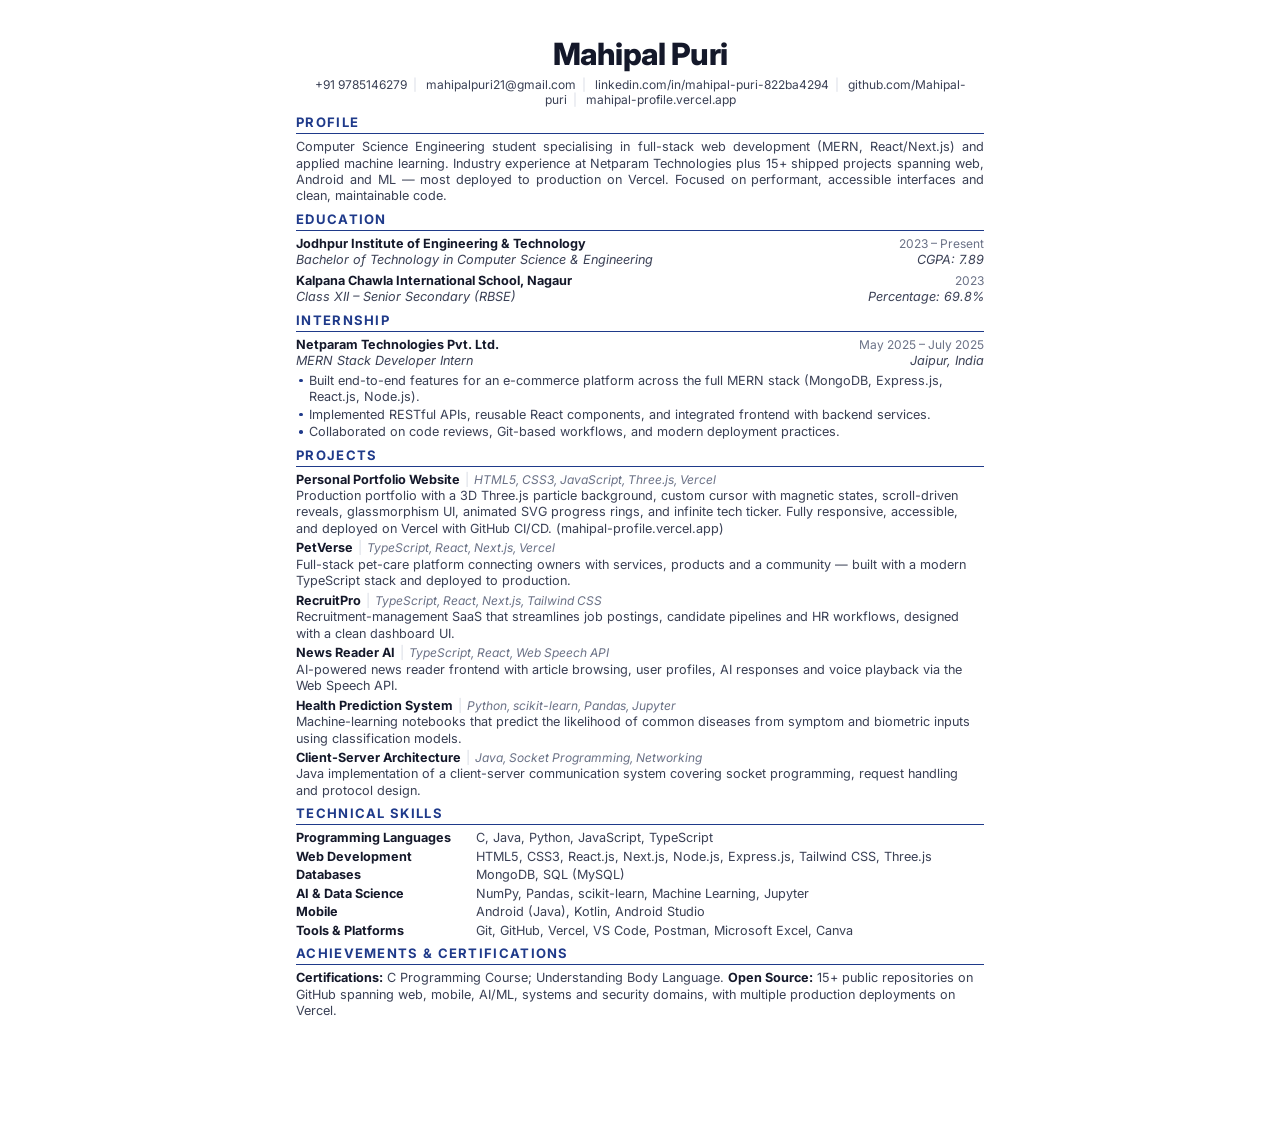
==== resume.html @ e619ebc1 "Add updated resume reflecting new portfolio and project work - Mahipal_Puri_Resume.pdf: one-page PDF" ====
<!DOCTYPE html>
<html lang="en">
<head>
<meta charset="UTF-8" />
<title>Mahipal Puri — Resume</title>
<link rel="preconnect" href="https://fonts.googleapis.com" />
<link rel="preconnect" href="https://fonts.gstatic.com" crossorigin />
<link href="https://fonts.googleapis.com/css2?family=Inter:wght@400;500;600;700;800&display=swap" rel="stylesheet" />
<style>
  :root {
    --ink: #14182a;
    --ink-soft: #3a4055;
    --ink-mute: #6a7186;
    --rule: #d8dce5;
    --accent: #1f3a8a;
    --accent-soft: #eef2ff;
  }
  * { box-sizing: border-box; margin: 0; padding: 0; }
  html, body {
    font-family: 'Inter', -apple-system, BlinkMacSystemFont, 'Segoe UI', Arial, sans-serif;
    color: var(--ink);
    background: #fff;
    font-size: 9.5pt;
    line-height: 1.3;
    -webkit-print-color-adjust: exact;
            print-color-adjust: exact;
  }
  .page {
    width: 210mm;
    min-height: 297mm;
    padding: 9mm 14mm 6mm;
    margin: 0 auto;
    background: #fff;
  }

  /* Header */
  .name {
    font-size: 23pt;
    font-weight: 800;
    letter-spacing: -0.5px;
    text-align: center;
    color: var(--ink);
  }
  .contact {
    margin-top: 3px;
    text-align: center;
    font-size: 9pt;
    color: var(--ink-soft);
  }
  .contact a { color: var(--ink-soft); text-decoration: none; }
  .contact .sep { margin: 0 6px; color: var(--rule); }

  /* Section header */
  .section { margin-top: 6px; }
  .section-h {
    font-size: 9.8pt;
    font-weight: 700;
    letter-spacing: 1.3px;
    text-transform: uppercase;
    color: var(--accent);
    border-bottom: 1.2px solid var(--accent);
    padding-bottom: 2px;
    margin-bottom: 5px;
  }

  /* Profile */
  .profile { color: var(--ink-soft); text-align: justify; }

  /* Education / Internship rows */
  .row {
    display: flex;
    justify-content: space-between;
    align-items: baseline;
    gap: 12px;
  }
  .row .left { font-weight: 700; color: var(--ink); }
  .row .right { color: var(--ink-mute); font-size: 9pt; white-space: nowrap; }
  .row-sub {
    display: flex;
    justify-content: space-between;
    color: var(--ink-soft);
    font-style: italic;
    font-size: 9.5pt;
    margin-top: 0;
  }
  .block + .block { margin-top: 4px; }

  /* Internship bullets */
  ul.bullets { list-style: none; margin-top: 3px; }
  ul.bullets li {
    position: relative;
    padding-left: 13px;
    color: var(--ink-soft);
    margin-bottom: 1px;
  }
  ul.bullets li::before {
    content: "";
    position: absolute;
    left: 3px; top: 6px;
    width: 3.5px; height: 3.5px;
    border-radius: 50%;
    background: var(--accent);
  }

  /* Projects */
  .project { margin-bottom: 3px; }
  .project-h {
    display: flex;
    align-items: baseline;
    gap: 5px;
    flex-wrap: wrap;
  }
  .project-name { font-weight: 700; color: var(--ink); }
  .project-stack {
    font-style: italic;
    color: var(--ink-mute);
    font-size: 9pt;
  }
  .project-pipe { color: var(--rule); }
  .project-desc {
    color: var(--ink-soft);
    margin-top: 0;
    padding-left: 0;
    font-size: 9.5pt;
  }

  /* Skills */
  .skills-grid {
    display: grid;
    grid-template-columns: 170px 1fr;
    row-gap: 2px;
    column-gap: 10px;
    font-size: 9.5pt;
  }
  .skills-grid .k {
    font-weight: 700;
    color: var(--ink);
  }
  .skills-grid .v { color: var(--ink-soft); }

  /* Achievements */
  .ach-row { color: var(--ink-soft); margin-bottom: 1px; font-size: 9.5pt; }
  .ach-row b { color: var(--ink); }

  /* Print rules */
  @page {
    size: A4;
    margin: 0;
  }
  @media print {
    body { background: #fff; }
    .page { box-shadow: none; padding: 14mm 16mm 12mm; }
  }
</style>
</head>
<body>
<div class="page">

  <!-- ============ HEADER ============ -->
  <h1 class="name">Mahipal Puri</h1>
  <div class="contact">
    +91 9785146279<span class="sep">|</span>
    mahipalpuri21@gmail.com<span class="sep">|</span>
    linkedin.com/in/mahipal-puri-822ba4294<span class="sep">|</span>
    github.com/Mahipal-puri<span class="sep">|</span>
    mahipal-profile.vercel.app
  </div>

  <!-- ============ PROFILE ============ -->
  <div class="section">
    <div class="section-h">Profile</div>
    <p class="profile">
      Computer Science Engineering student specialising in full-stack web development (MERN, React/Next.js) and
      applied machine learning. Industry experience at Netparam Technologies plus 15+ shipped projects spanning
      web, Android and ML — most deployed to production on Vercel. Focused on performant, accessible interfaces
      and clean, maintainable code.
    </p>
  </div>

  <!-- ============ EDUCATION ============ -->
  <div class="section">
    <div class="section-h">Education</div>

    <div class="block">
      <div class="row">
        <span class="left">Jodhpur Institute of Engineering &amp; Technology</span>
        <span class="right">2023 – Present</span>
      </div>
      <div class="row-sub">
        <span>Bachelor of Technology in Computer Science &amp; Engineering</span>
        <span>CGPA: 7.89</span>
      </div>
    </div>

    <div class="block">
      <div class="row">
        <span class="left">Kalpana Chawla International School, Nagaur</span>
        <span class="right">2023</span>
      </div>
      <div class="row-sub">
        <span>Class XII – Senior Secondary (RBSE)</span>
        <span>Percentage: 69.8%</span>
      </div>
    </div>
  </div>

  <!-- ============ INTERNSHIP ============ -->
  <div class="section">
    <div class="section-h">Internship</div>
    <div class="row">
      <span class="left">Netparam Technologies Pvt. Ltd.</span>
      <span class="right">May 2025 – July 2025</span>
    </div>
    <div class="row-sub">
      <span>MERN Stack Developer Intern</span>
      <span>Jaipur, India</span>
    </div>
    <ul class="bullets">
      <li>Built end-to-end features for an e-commerce platform across the full MERN stack (MongoDB, Express.js, React.js, Node.js).</li>
      <li>Implemented RESTful APIs, reusable React components, and integrated frontend with backend services.</li>
      <li>Collaborated on code reviews, Git-based workflows, and modern deployment practices.</li>
    </ul>
  </div>

  <!-- ============ PROJECTS ============ -->
  <div class="section">
    <div class="section-h">Projects</div>

    <div class="project">
      <div class="project-h">
        <span class="project-name">Personal Portfolio Website</span>
        <span class="project-pipe">|</span>
        <span class="project-stack">HTML5, CSS3, JavaScript, Three.js, Vercel</span>
      </div>
      <p class="project-desc">Production portfolio with a 3D Three.js particle background, custom cursor with magnetic states, scroll-driven reveals, glassmorphism UI, animated SVG progress rings, and infinite tech ticker. Fully responsive, accessible, and deployed on Vercel with GitHub CI/CD. (mahipal-profile.vercel.app)</p>
    </div>

    <div class="project">
      <div class="project-h">
        <span class="project-name">PetVerse</span>
        <span class="project-pipe">|</span>
        <span class="project-stack">TypeScript, React, Next.js, Vercel</span>
      </div>
      <p class="project-desc">Full-stack pet-care platform connecting owners with services, products and a community — built with a modern TypeScript stack and deployed to production.</p>
    </div>

    <div class="project">
      <div class="project-h">
        <span class="project-name">RecruitPro</span>
        <span class="project-pipe">|</span>
        <span class="project-stack">TypeScript, React, Next.js, Tailwind CSS</span>
      </div>
      <p class="project-desc">Recruitment-management SaaS that streamlines job postings, candidate pipelines and HR workflows, designed with a clean dashboard UI.</p>
    </div>

    <div class="project">
      <div class="project-h">
        <span class="project-name">News Reader AI</span>
        <span class="project-pipe">|</span>
        <span class="project-stack">TypeScript, React, Web Speech API</span>
      </div>
      <p class="project-desc">AI-powered news reader frontend with article browsing, user profiles, AI responses and voice playback via the Web Speech API.</p>
    </div>

    <div class="project">
      <div class="project-h">
        <span class="project-name">Health Prediction System</span>
        <span class="project-pipe">|</span>
        <span class="project-stack">Python, scikit-learn, Pandas, Jupyter</span>
      </div>
      <p class="project-desc">Machine-learning notebooks that predict the likelihood of common diseases from symptom and biometric inputs using classification models.</p>
    </div>

    <div class="project">
      <div class="project-h">
        <span class="project-name">Client-Server Architecture</span>
        <span class="project-pipe">|</span>
        <span class="project-stack">Java, Socket Programming, Networking</span>
      </div>
      <p class="project-desc">Java implementation of a client-server communication system covering socket programming, request handling and protocol design.</p>
    </div>
  </div>

  <!-- ============ SKILLS ============ -->
  <div class="section">
    <div class="section-h">Technical Skills</div>
    <div class="skills-grid">
      <span class="k">Programming Languages</span>
      <span class="v">C, Java, Python, JavaScript, TypeScript</span>

      <span class="k">Web Development</span>
      <span class="v">HTML5, CSS3, React.js, Next.js, Node.js, Express.js, Tailwind CSS, Three.js</span>

      <span class="k">Databases</span>
      <span class="v">MongoDB, SQL (MySQL)</span>

      <span class="k">AI &amp; Data Science</span>
      <span class="v">NumPy, Pandas, scikit-learn, Machine Learning, Jupyter</span>

      <span class="k">Mobile</span>
      <span class="v">Android (Java), Kotlin, Android Studio</span>

      <span class="k">Tools &amp; Platforms</span>
      <span class="v">Git, GitHub, Vercel, VS Code, Postman, Microsoft Excel, Canva</span>
    </div>
  </div>

  <!-- ============ ACHIEVEMENTS ============ -->
  <div class="section">
    <div class="section-h">Achievements &amp; Certifications</div>
    <p class="ach-row"><b>Certifications:</b> C Programming Course; Understanding Body Language. <b>Open Source:</b> 15+ public repositories on GitHub spanning web, mobile, AI/ML, systems and security domains, with multiple production deployments on Vercel.</p>
  </div>

</div>
</body>
</html>
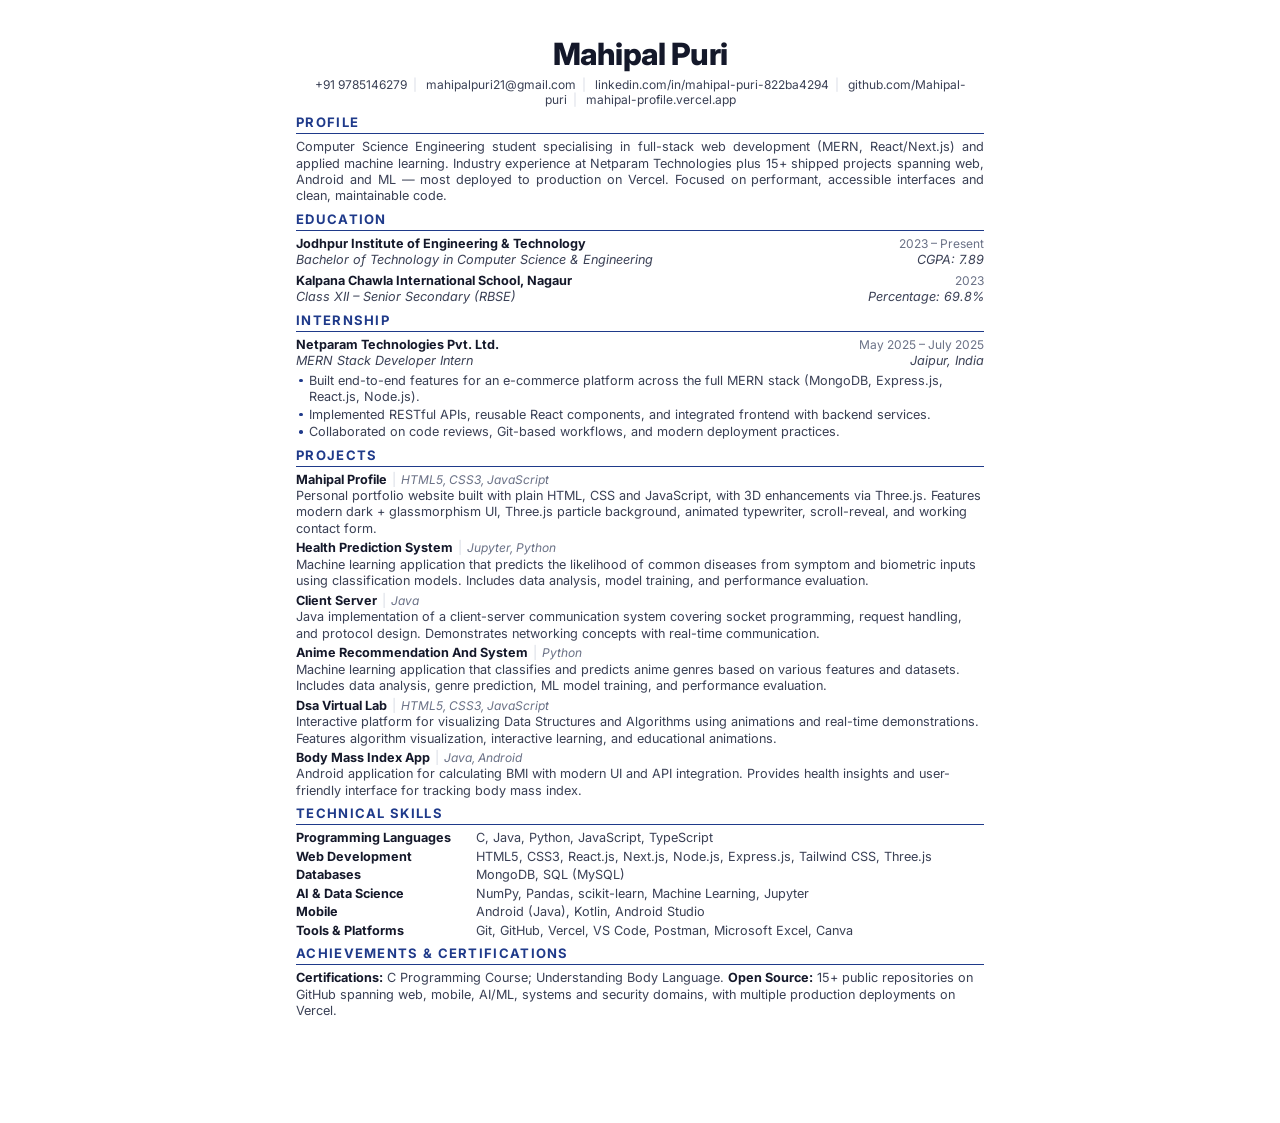
==== commit ba75a726: "Update resume with latest projects and technical details - Updated projects section with 6 key proje" ====
--- a/resume.html
+++ b/resume.html
@@ -225,61 +225,60 @@
   <!-- ============ PROJECTS ============ -->
   <div class="section">
     <div class="section-h">Projects</div>
-
-    <div class="project">
-      <div class="project-h">
-        <span class="project-name">Personal Portfolio Website</span>
-        <span class="project-pipe">|</span>
-        <span class="project-stack">HTML5, CSS3, JavaScript, Three.js, Vercel</span>
-      </div>
-      <p class="project-desc">Production portfolio with a 3D Three.js particle background, custom cursor with magnetic states, scroll-driven reveals, glassmorphism UI, animated SVG progress rings, and infinite tech ticker. Fully responsive, accessible, and deployed on Vercel with GitHub CI/CD. (mahipal-profile.vercel.app)</p>
-    </div>
-
-    <div class="project">
-      <div class="project-h">
-        <span class="project-name">PetVerse</span>
-        <span class="project-pipe">|</span>
-        <span class="project-stack">TypeScript, React, Next.js, Vercel</span>
-      </div>
-      <p class="project-desc">Full-stack pet-care platform connecting owners with services, products and a community — built with a modern TypeScript stack and deployed to production.</p>
-    </div>
-
-    <div class="project">
-      <div class="project-h">
-        <span class="project-name">RecruitPro</span>
-        <span class="project-pipe">|</span>
-        <span class="project-stack">TypeScript, React, Next.js, Tailwind CSS</span>
-      </div>
-      <p class="project-desc">Recruitment-management SaaS that streamlines job postings, candidate pipelines and HR workflows, designed with a clean dashboard UI.</p>
-    </div>
-
-    <div class="project">
-      <div class="project-h">
-        <span class="project-name">News Reader AI</span>
-        <span class="project-pipe">|</span>
-        <span class="project-stack">TypeScript, React, Web Speech API</span>
-      </div>
-      <p class="project-desc">AI-powered news reader frontend with article browsing, user profiles, AI responses and voice playback via the Web Speech API.</p>
+    <div class="project">
+      <div class="project-h">
+        <span class="project-name">Mahipal Profile</span>
+        <span class="project-pipe">|</span>
+        <span class="project-stack">HTML5, CSS3, JavaScript</span>
+      </div>
+      <p class="project-desc">Personal portfolio website built with plain HTML, CSS and JavaScript, with 3D enhancements via Three.js. Features modern dark + glassmorphism UI, Three.js particle background, animated typewriter, scroll-reveal, and working contact form.</p>
     </div>
 
     <div class="project">
       <div class="project-h">
         <span class="project-name">Health Prediction System</span>
         <span class="project-pipe">|</span>
-        <span class="project-stack">Python, scikit-learn, Pandas, Jupyter</span>
-      </div>
-      <p class="project-desc">Machine-learning notebooks that predict the likelihood of common diseases from symptom and biometric inputs using classification models.</p>
-    </div>
-
-    <div class="project">
-      <div class="project-h">
-        <span class="project-name">Client-Server Architecture</span>
-        <span class="project-pipe">|</span>
-        <span class="project-stack">Java, Socket Programming, Networking</span>
-      </div>
-      <p class="project-desc">Java implementation of a client-server communication system covering socket programming, request handling and protocol design.</p>
-    </div>
-  </div>
+        <span class="project-stack">Jupyter, Python</span>
+      </div>
+      <p class="project-desc">Machine learning application that predicts the likelihood of common diseases from symptom and biometric inputs using classification models. Includes data analysis, model training, and performance evaluation.</p>
+    </div>
+
+    <div class="project">
+      <div class="project-h">
+        <span class="project-name">Client Server</span>
+        <span class="project-pipe">|</span>
+        <span class="project-stack">Java</span>
+      </div>
+      <p class="project-desc">Java implementation of a client-server communication system covering socket programming, request handling, and protocol design. Demonstrates networking concepts with real-time communication.</p>
+    </div>
+
+    <div class="project">
+      <div class="project-h">
+        <span class="project-name">Anime Recommendation And System</span>
+        <span class="project-pipe">|</span>
+        <span class="project-stack">Python</span>
+      </div>
+      <p class="project-desc">Machine learning application that classifies and predicts anime genres based on various features and datasets. Includes data analysis, genre prediction, ML model training, and performance evaluation.</p>
+    </div>
+
+    <div class="project">
+      <div class="project-h">
+        <span class="project-name">Dsa Virtual Lab</span>
+        <span class="project-pipe">|</span>
+        <span class="project-stack">HTML5, CSS3, JavaScript</span>
+      </div>
+      <p class="project-desc">Interactive platform for visualizing Data Structures and Algorithms using animations and real-time demonstrations. Features algorithm visualization, interactive learning, and educational animations.</p>
+    </div>
+
+    <div class="project">
+      <div class="project-h">
+        <span class="project-name">Body Mass Index App</span>
+        <span class="project-pipe">|</span>
+        <span class="project-stack">Java, Android</span>
+      </div>
+      <p class="project-desc">Android application for calculating BMI with modern UI and API integration. Provides health insights and user-friendly interface for tracking body mass index.</p>
+    </div>
+</div>
 
   <!-- ============ SKILLS ============ -->
   <div class="section">
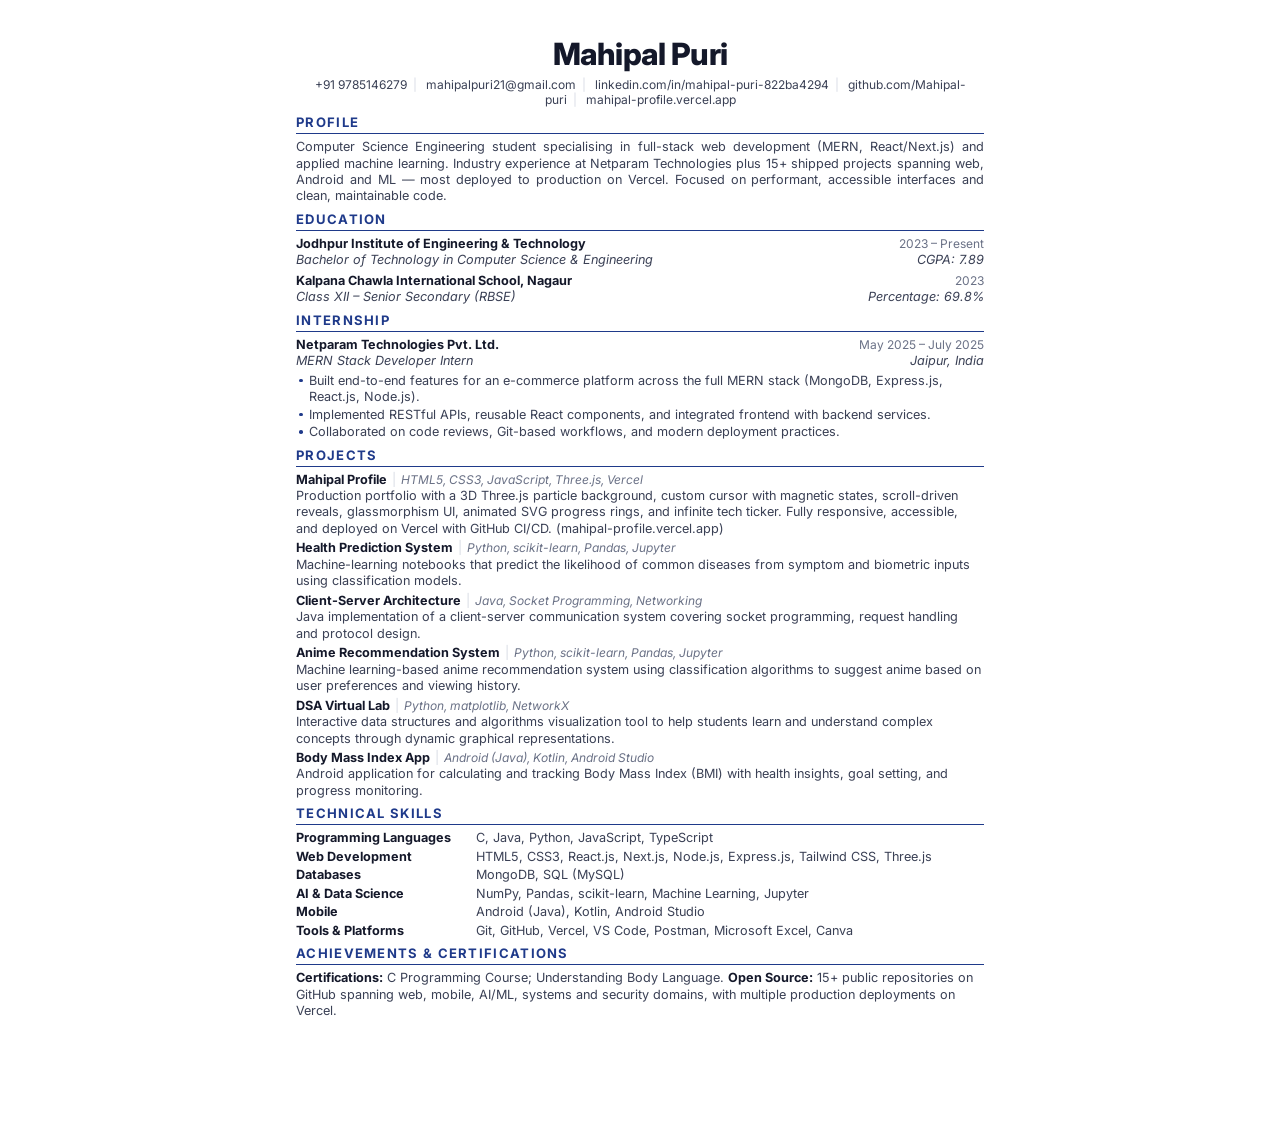
==== commit 0ea4e43d: "Update resume with latest projects and technical details - Updated projects section with 6 key proje" ====
--- a/resume.html
+++ b/resume.html
@@ -225,60 +225,61 @@
   <!-- ============ PROJECTS ============ -->
   <div class="section">
     <div class="section-h">Projects</div>
+
     <div class="project">
       <div class="project-h">
         <span class="project-name">Mahipal Profile</span>
         <span class="project-pipe">|</span>
-        <span class="project-stack">HTML5, CSS3, JavaScript</span>
-      </div>
-      <p class="project-desc">Personal portfolio website built with plain HTML, CSS and JavaScript, with 3D enhancements via Three.js. Features modern dark + glassmorphism UI, Three.js particle background, animated typewriter, scroll-reveal, and working contact form.</p>
+        <span class="project-stack">HTML5, CSS3, JavaScript, Three.js, Vercel</span>
+      </div>
+      <p class="project-desc">Production portfolio with a 3D Three.js particle background, custom cursor with magnetic states, scroll-driven reveals, glassmorphism UI, animated SVG progress rings, and infinite tech ticker. Fully responsive, accessible, and deployed on Vercel with GitHub CI/CD. (mahipal-profile.vercel.app)</p>
     </div>
 
     <div class="project">
       <div class="project-h">
         <span class="project-name">Health Prediction System</span>
         <span class="project-pipe">|</span>
-        <span class="project-stack">Jupyter, Python</span>
-      </div>
-      <p class="project-desc">Machine learning application that predicts the likelihood of common diseases from symptom and biometric inputs using classification models. Includes data analysis, model training, and performance evaluation.</p>
-    </div>
-
-    <div class="project">
-      <div class="project-h">
-        <span class="project-name">Client Server</span>
-        <span class="project-pipe">|</span>
-        <span class="project-stack">Java</span>
-      </div>
-      <p class="project-desc">Java implementation of a client-server communication system covering socket programming, request handling, and protocol design. Demonstrates networking concepts with real-time communication.</p>
-    </div>
-
-    <div class="project">
-      <div class="project-h">
-        <span class="project-name">Anime Recommendation And System</span>
-        <span class="project-pipe">|</span>
-        <span class="project-stack">Python</span>
-      </div>
-      <p class="project-desc">Machine learning application that classifies and predicts anime genres based on various features and datasets. Includes data analysis, genre prediction, ML model training, and performance evaluation.</p>
-    </div>
-
-    <div class="project">
-      <div class="project-h">
-        <span class="project-name">Dsa Virtual Lab</span>
-        <span class="project-pipe">|</span>
-        <span class="project-stack">HTML5, CSS3, JavaScript</span>
-      </div>
-      <p class="project-desc">Interactive platform for visualizing Data Structures and Algorithms using animations and real-time demonstrations. Features algorithm visualization, interactive learning, and educational animations.</p>
+        <span class="project-stack">Python, scikit-learn, Pandas, Jupyter</span>
+      </div>
+      <p class="project-desc">Machine-learning notebooks that predict the likelihood of common diseases from symptom and biometric inputs using classification models.</p>
+    </div>
+
+    <div class="project">
+      <div class="project-h">
+        <span class="project-name">Client-Server Architecture</span>
+        <span class="project-pipe">|</span>
+        <span class="project-stack">Java, Socket Programming, Networking</span>
+      </div>
+      <p class="project-desc">Java implementation of a client-server communication system covering socket programming, request handling and protocol design.</p>
+    </div>
+
+    <div class="project">
+      <div class="project-h">
+        <span class="project-name">Anime Recommendation System</span>
+        <span class="project-pipe">|</span>
+        <span class="project-stack">Python, scikit-learn, Pandas, Jupyter</span>
+      </div>
+      <p class="project-desc">Machine learning-based anime recommendation system using classification algorithms to suggest anime based on user preferences and viewing history.</p>
+    </div>
+
+    <div class="project">
+      <div class="project-h">
+        <span class="project-name">DSA Virtual Lab</span>
+        <span class="project-pipe">|</span>
+        <span class="project-stack">Python, matplotlib, NetworkX</span>
+      </div>
+      <p class="project-desc">Interactive data structures and algorithms visualization tool to help students learn and understand complex concepts through dynamic graphical representations.</p>
     </div>
 
     <div class="project">
       <div class="project-h">
         <span class="project-name">Body Mass Index App</span>
         <span class="project-pipe">|</span>
-        <span class="project-stack">Java, Android</span>
-      </div>
-      <p class="project-desc">Android application for calculating BMI with modern UI and API integration. Provides health insights and user-friendly interface for tracking body mass index.</p>
-    </div>
-</div>
+        <span class="project-stack">Android (Java), Kotlin, Android Studio</span>
+      </div>
+      <p class="project-desc">Android application for calculating and tracking Body Mass Index (BMI) with health insights, goal setting, and progress monitoring.</p>
+    </div>
+  </div>
 
   <!-- ============ SKILLS ============ -->
   <div class="section">
